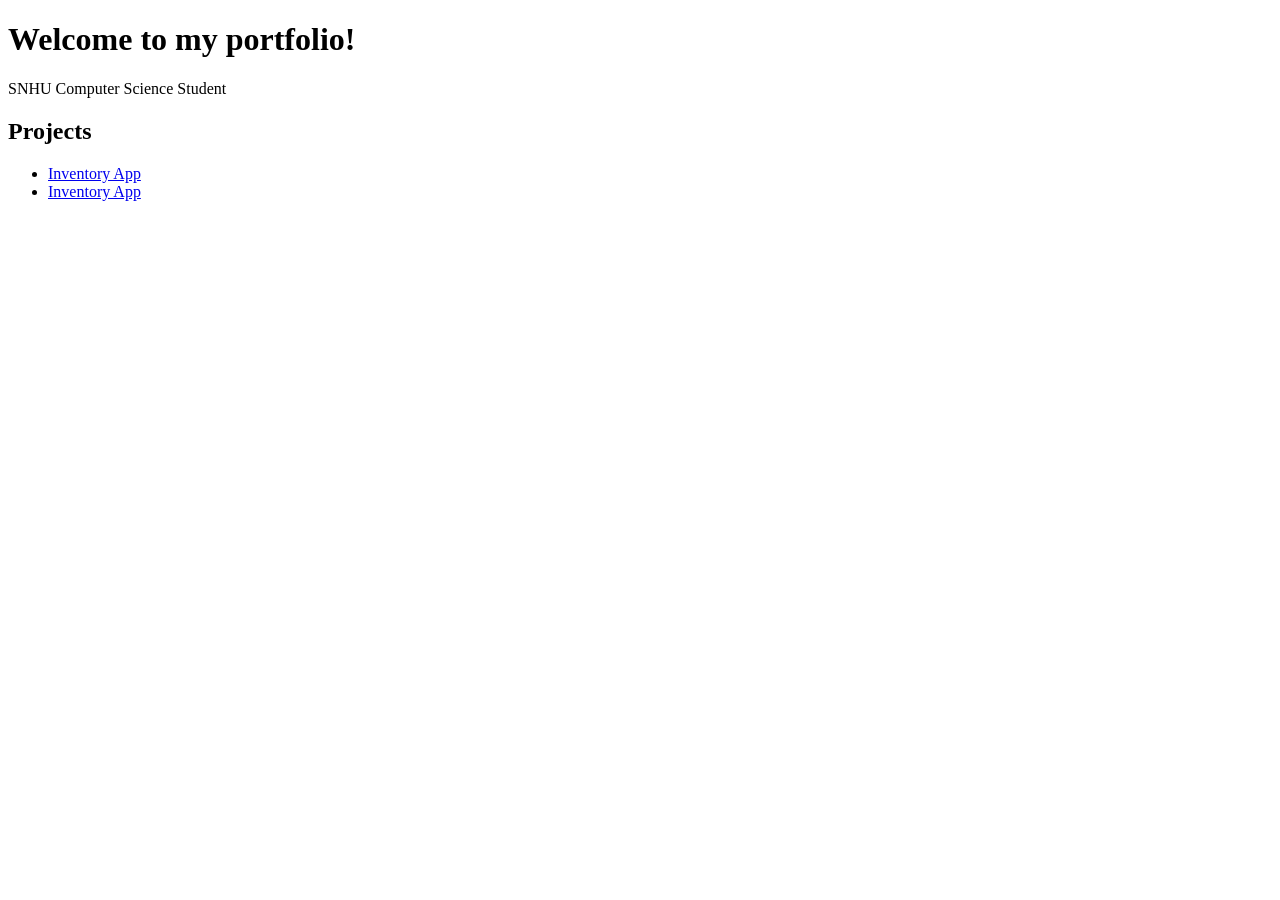
==== index.html @ d3be8852 "Create index.html" ====
<!DOCTYPE html>
<html>
<head>
    <title>Braydon's Portfolio</title>
</head>
<body>
    <h1>Welcome to my portfolio!</h1>
    <p>SNHU Computer Science Student</p>

    <h2>Projects</h2>
    <ul>
        <li><a href="https://github.com/BraydonHammondSNHU/CS-360-InventoryAndroidApplication">Inventory App</a></li>
        <li><a href="https://github.com/BraydonHammondSNHU/CS-360-InventoryAndroidApplication">Inventory App</a></li>
    </ul>
</body>
</html>
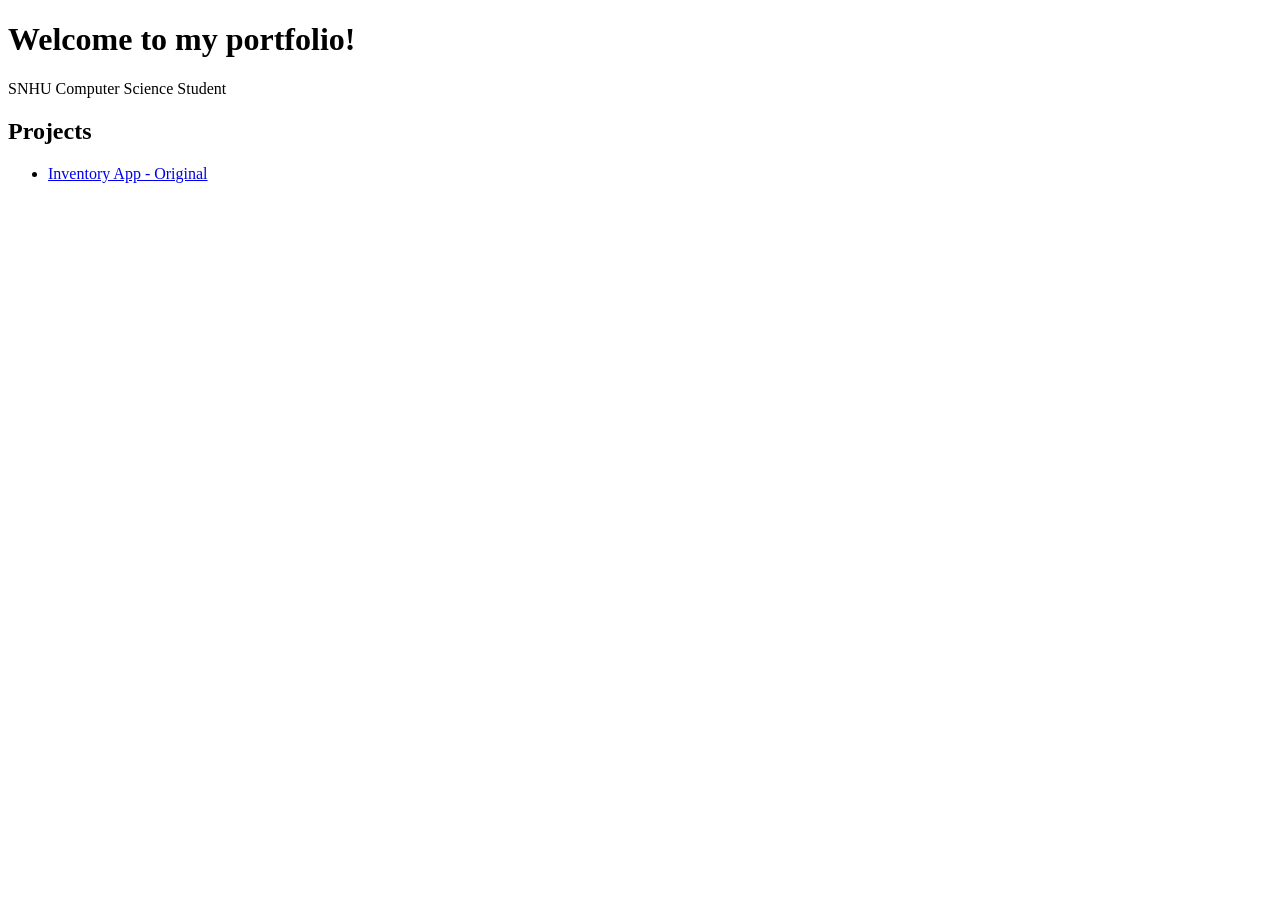
==== commit 8b33b2aa: "Update index.html" ====
--- a/index.html
+++ b/index.html
@@ -9,8 +9,7 @@
 
     <h2>Projects</h2>
     <ul>
-        <li><a href="https://github.com/BraydonHammondSNHU/CS-360-InventoryAndroidApplication">Inventory App</a></li>
-        <li><a href="https://github.com/BraydonHammondSNHU/CS-360-InventoryAndroidApplication">Inventory App</a></li>
+        <li><a href="https://github.com/BraydonHammondSNHU/CS-360-InventoryAndroidApplication">Inventory App - Original</a></li>
     </ul>
 </body>
 </html>
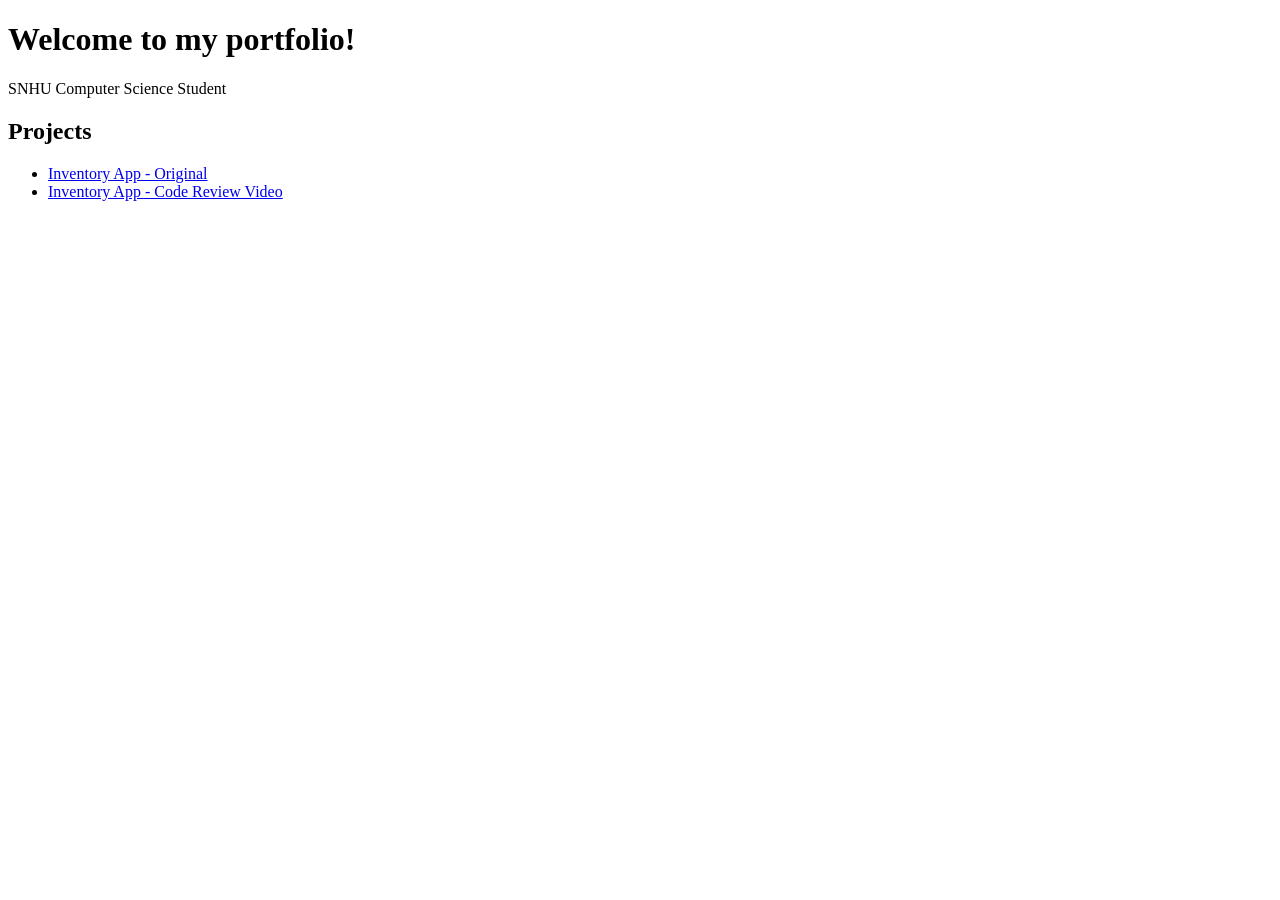
==== commit 7f265205: "Update index.html" ====
--- a/index.html
+++ b/index.html
@@ -10,6 +10,7 @@
     <h2>Projects</h2>
     <ul>
         <li><a href="https://github.com/BraydonHammondSNHU/CS-360-InventoryAndroidApplication">Inventory App - Original</a></li>
+        <li><a href="https://youtu.be/ffxWrWlbICM">Inventory App - Code Review Video</a></li>
     </ul>
 </body>
 </html>
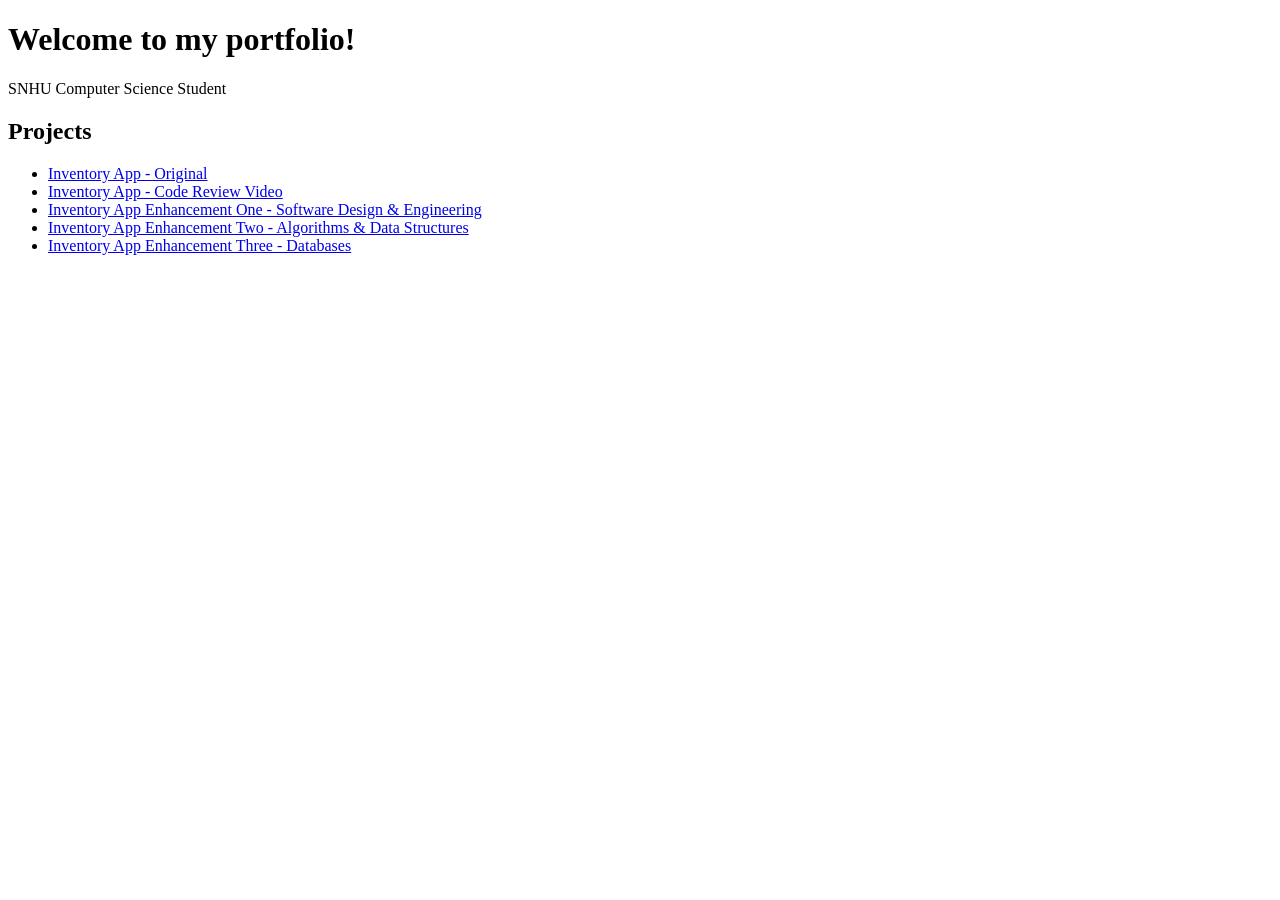
==== commit 2591b4aa: "Update index.html" ====
--- a/index.html
+++ b/index.html
@@ -11,6 +11,9 @@
     <ul>
         <li><a href="https://github.com/BraydonHammondSNHU/CS-360-InventoryAndroidApplication">Inventory App - Original</a></li>
         <li><a href="https://youtu.be/ffxWrWlbICM">Inventory App - Code Review Video</a></li>
+        <li><a href="https://github.com/BraydonHammondSNHU/InventoryAppEnhancementOne">Inventory App Enhancement One - Software Design & Engineering</a></li>
+        <li><a href="https://github.com/BraydonHammondSNHU/InventoryAppEnhancementTwo">Inventory App Enhancement Two - Algorithms & Data Structures</a></li>
+        <li><a href="https://github.com/BraydonHammondSNHU/InventoryAppEnhancementThree">Inventory App Enhancement Three - Databases</a></li>
     </ul>
 </body>
 </html>
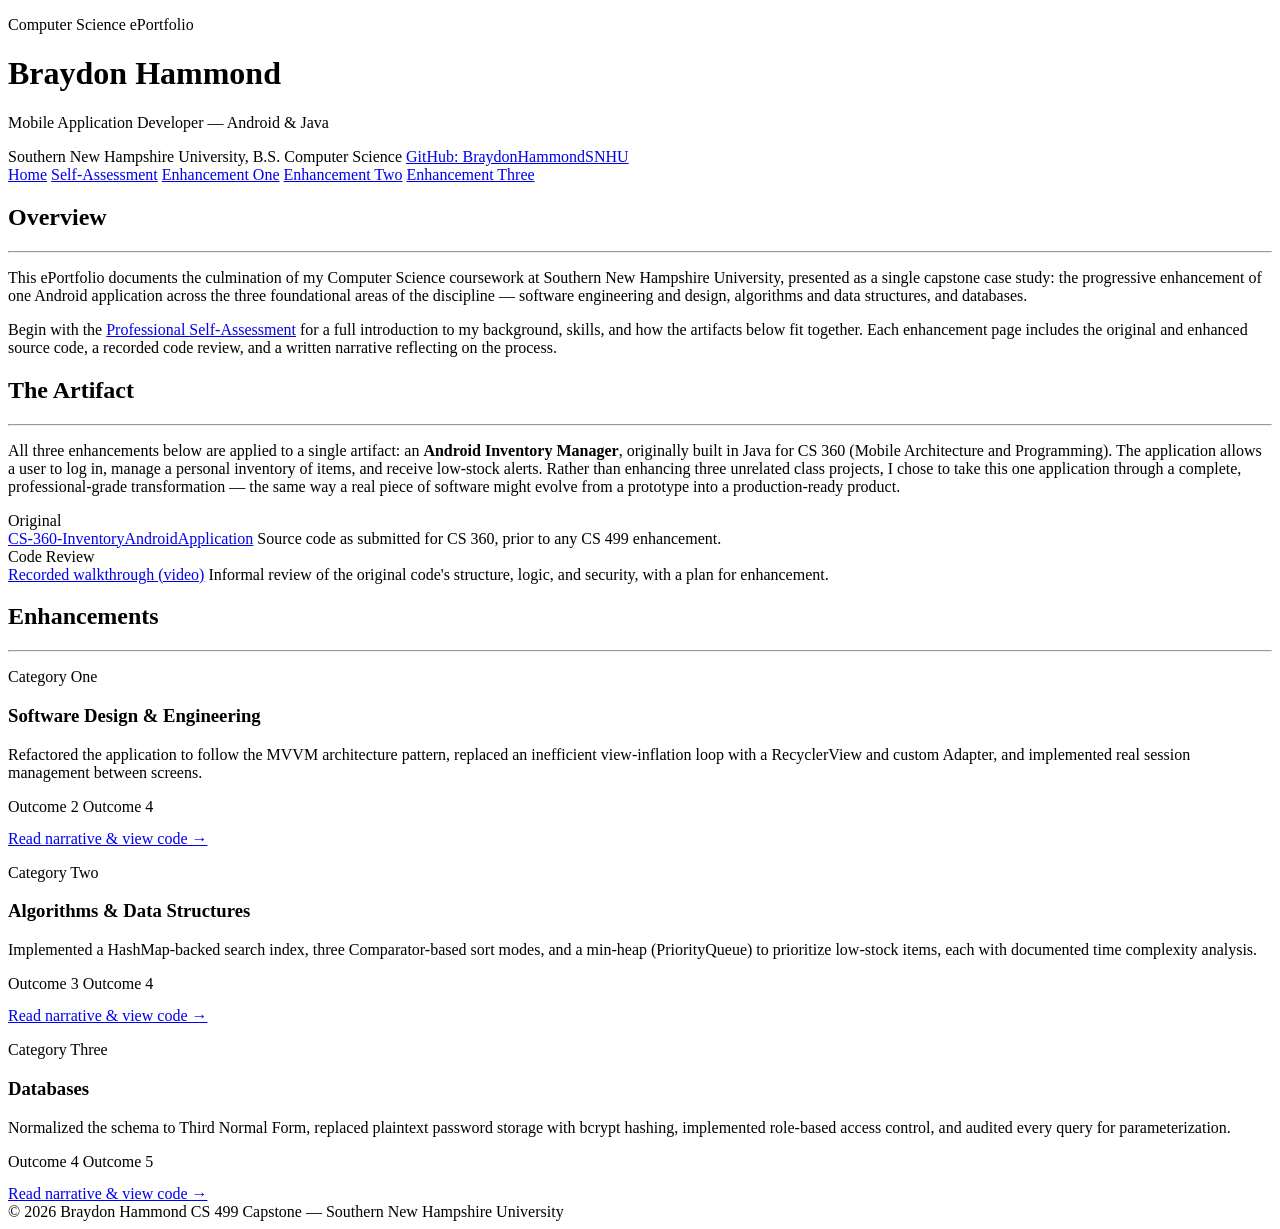
==== commit 058a690e: "Update index.html" ====
--- a/index.html
+++ b/index.html
@@ -1,19 +1,153 @@
 <!DOCTYPE html>
-<html>
+<html lang="en">
 <head>
-    <title>Braydon's Portfolio</title>
+  <meta charset="UTF-8">
+  <meta name="viewport" content="width=device-width, initial-scale=1.0">
+  <title>Braydon Hammond — Computer Science ePortfolio</title>
+  <meta name="description" content="CS 499 Capstone ePortfolio — Braydon Hammond, Southern New Hampshire University. Android mobile development, software engineering, algorithms, and database design.">
+  <link rel="stylesheet" href="style.css">
+  <link rel="preconnect" href="https://fonts.googleapis.com">
+  <link href="https://fonts.googleapis.com/css2?family=Source+Serif+Pro:wght@400;600;700&family=IBM+Plex+Mono:wght@400;500;600&display=swap" rel="stylesheet">
 </head>
 <body>
-    <h1>Welcome to my portfolio!</h1>
-    <p>SNHU Computer Science Student</p>
 
-    <h2>Projects</h2>
-    <ul>
-        <li><a href="https://github.com/BraydonHammondSNHU/CS-360-InventoryAndroidApplication">Inventory App - Original</a></li>
-        <li><a href="https://youtu.be/ffxWrWlbICM">Inventory App - Code Review Video</a></li>
-        <li><a href="https://github.com/BraydonHammondSNHU/InventoryAppEnhancementOne">Inventory App Enhancement One - Software Design & Engineering</a></li>
-        <li><a href="https://github.com/BraydonHammondSNHU/InventoryAppEnhancementTwo">Inventory App Enhancement Two - Algorithms & Data Structures</a></li>
-        <li><a href="https://github.com/BraydonHammondSNHU/InventoryAppEnhancementThree">Inventory App Enhancement Three - Databases</a></li>
-    </ul>
+  <header class="masthead">
+    <div class="masthead-inner">
+      <p class="eyebrow">Computer Science ePortfolio</p>
+      <h1>Braydon Hammond</h1>
+      <p class="subtitle">Mobile Application Developer &mdash; Android &amp; Java</p>
+      <div class="meta-line">
+        <span>Southern New Hampshire University, B.S. Computer Science</span>
+        <a href="https://github.com/BraydonHammondSNHU" target="_blank" rel="noopener">GitHub: BraydonHammondSNHU</a>
+      </div>
+    </div>
+  </header>
+
+  <nav class="site-nav">
+    <div class="nav-inner">
+      <a href="index.html" class="active">Home</a>
+      <a href="self-assessment.html">Self-Assessment</a>
+      <a href="enhancement-one.html">Enhancement One</a>
+      <a href="enhancement-two.html">Enhancement Two</a>
+      <a href="enhancement-three.html">Enhancement Three</a>
+    </div>
+  </nav>
+
+  <main>
+
+    <section>
+      <h2 class="section-title">Overview</h2>
+      <hr class="section-rule">
+      <p>
+        This ePortfolio documents the culmination of my Computer Science coursework at
+        Southern New Hampshire University, presented as a single capstone case study:
+        the progressive enhancement of one Android application across the three
+        foundational areas of the discipline &mdash; software engineering and design,
+        algorithms and data structures, and databases.
+      </p>
+      <p>
+        Begin with the <a href="self-assessment.html">Professional Self-Assessment</a>
+        for a full introduction to my background, skills, and how the artifacts below
+        fit together. Each enhancement page includes the original and enhanced source
+        code, a recorded code review, and a written narrative reflecting on the process.
+      </p>
+    </section>
+
+    <section>
+      <h2 class="section-title">The Artifact</h2>
+      <hr class="section-rule">
+      <p>
+        All three enhancements below are applied to a single artifact: an
+        <strong>Android Inventory Manager</strong>, originally built in Java for
+        CS&nbsp;360 (Mobile Architecture and Programming). The application allows a
+        user to log in, manage a personal inventory of items, and receive low-stock
+        alerts. Rather than enhancing three unrelated class projects, I chose to take
+        this one application through a complete, professional-grade transformation
+        &mdash; the same way a real piece of software might evolve from a prototype
+        into a production-ready product.
+      </p>
+      <div class="spec-list">
+        <div class="spec-row">
+          <div class="label">Original</div>
+          <div class="value">
+            <a href="https://github.com/BraydonHammondSNHU/CS-360-InventoryAndroidApplication" target="_blank" rel="noopener">CS-360-InventoryAndroidApplication</a>
+            <span class="desc">Source code as submitted for CS 360, prior to any CS 499 enhancement.</span>
+          </div>
+        </div>
+        <div class="spec-row">
+          <div class="label">Code Review</div>
+          <div class="value">
+            <a href="https://youtu.be/ffxWrWlbICM" target="_blank" rel="noopener">Recorded walkthrough (video)</a>
+            <span class="desc">Informal review of the original code's structure, logic, and security, with a plan for enhancement.</span>
+          </div>
+        </div>
+      </div>
+    </section>
+
+    <section>
+      <h2 class="section-title">Enhancements</h2>
+      <hr class="section-rule">
+
+      <article class="artifact-card">
+        <p class="cat-number">Category One</p>
+        <h3>Software Design &amp; Engineering</h3>
+        <p>
+          Refactored the application to follow the MVVM architecture pattern,
+          replaced an inefficient view-inflation loop with a RecyclerView and
+          custom Adapter, and implemented real session management between screens.
+        </p>
+        <div class="outcome-tags">
+          <span class="outcome-tag">Outcome 2</span>
+          <span class="outcome-tag">Outcome 4</span>
+        </div>
+        <div class="card-links" style="margin-top:14px;">
+          <a href="enhancement-one.html">Read narrative &amp; view code &rarr;</a>
+        </div>
+      </article>
+
+      <article class="artifact-card">
+        <p class="cat-number">Category Two</p>
+        <h3>Algorithms &amp; Data Structures</h3>
+        <p>
+          Implemented a HashMap-backed search index, three Comparator-based sort
+          modes, and a min-heap (PriorityQueue) to prioritize low-stock items,
+          each with documented time complexity analysis.
+        </p>
+        <div class="outcome-tags">
+          <span class="outcome-tag">Outcome 3</span>
+          <span class="outcome-tag">Outcome 4</span>
+        </div>
+        <div class="card-links" style="margin-top:14px;">
+          <a href="enhancement-two.html">Read narrative &amp; view code &rarr;</a>
+        </div>
+      </article>
+
+      <article class="artifact-card">
+        <p class="cat-number">Category Three</p>
+        <h3>Databases</h3>
+        <p>
+          Normalized the schema to Third Normal Form, replaced plaintext password
+          storage with bcrypt hashing, implemented role-based access control, and
+          audited every query for parameterization.
+        </p>
+        <div class="outcome-tags">
+          <span class="outcome-tag">Outcome 4</span>
+          <span class="outcome-tag">Outcome 5</span>
+        </div>
+        <div class="card-links" style="margin-top:14px;">
+          <a href="enhancement-three.html">Read narrative &amp; view code &rarr;</a>
+        </div>
+      </article>
+    </section>
+
+  </main>
+
+  <footer>
+    <div class="footer-inner">
+      <span>&copy; 2026 Braydon Hammond</span>
+      <span>CS 499 Capstone &mdash; Southern New Hampshire University</span>
+    </div>
+  </footer>
+
 </body>
 </html>
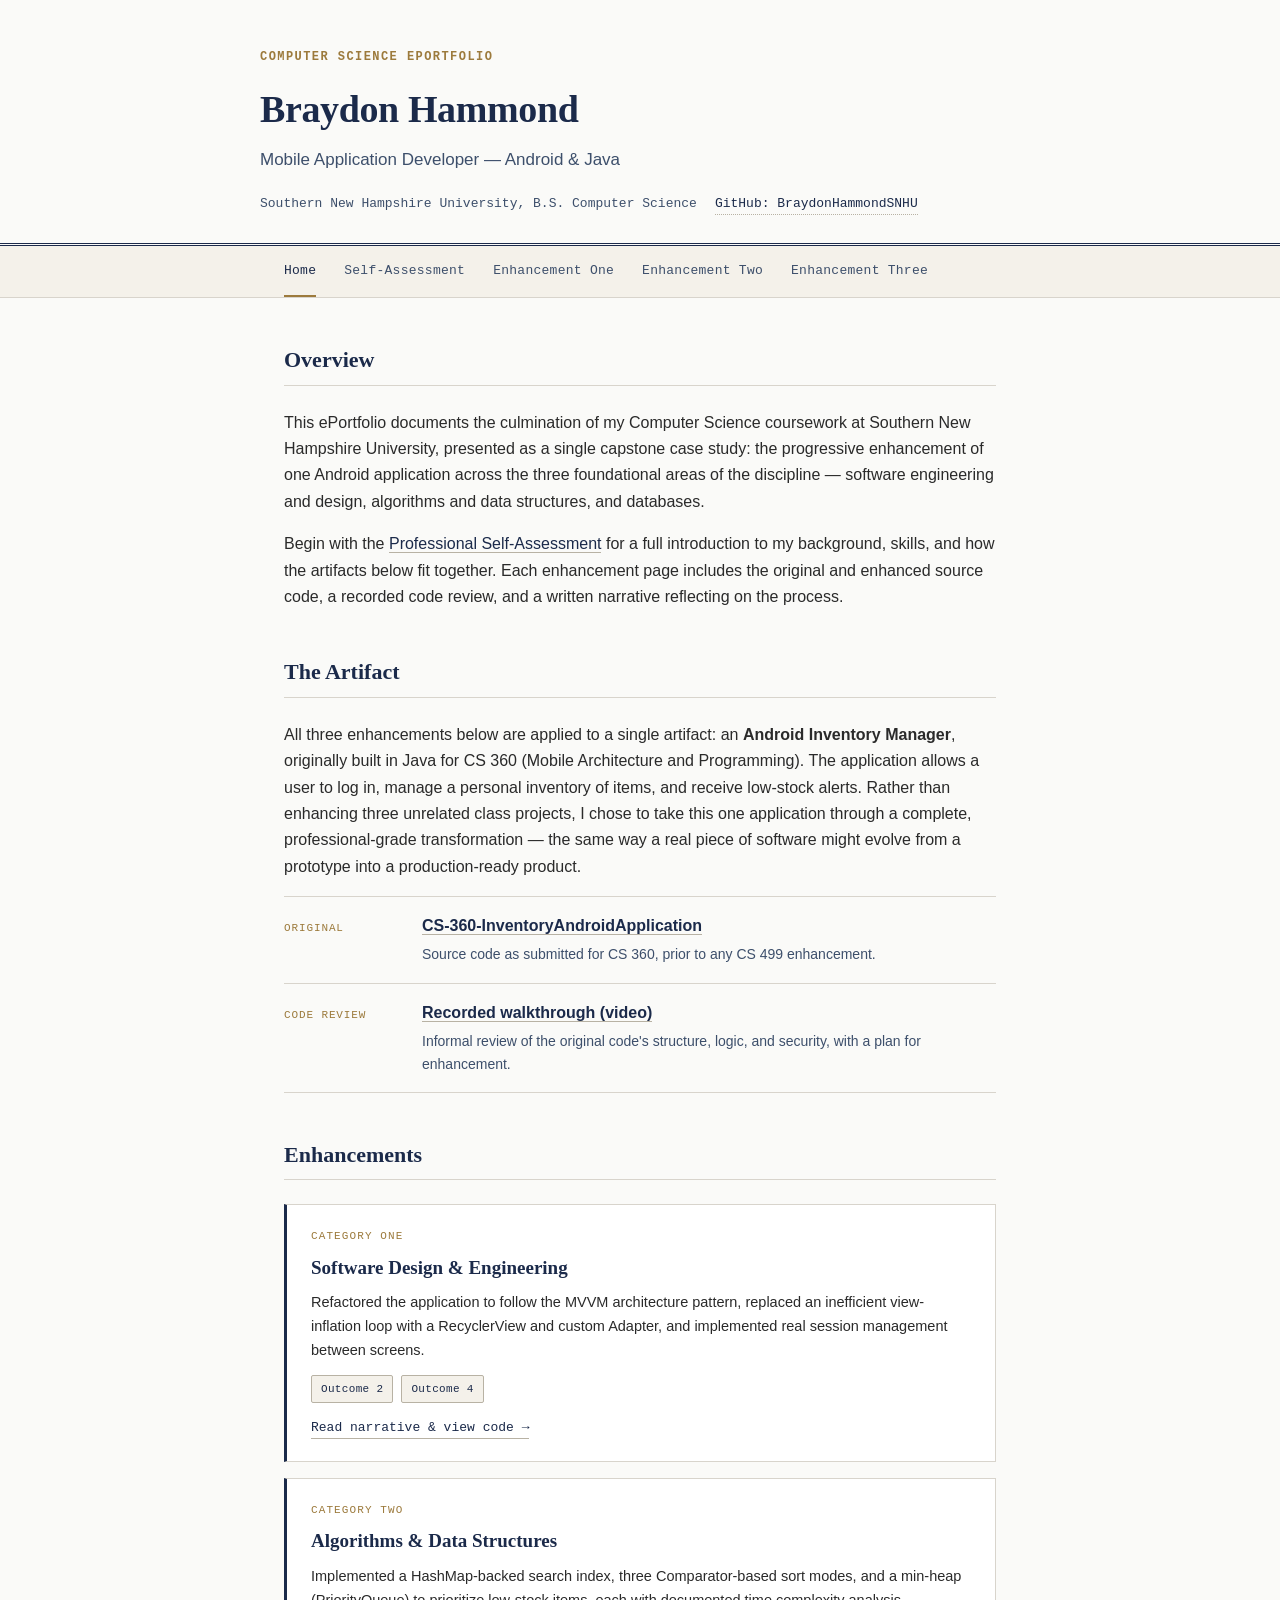
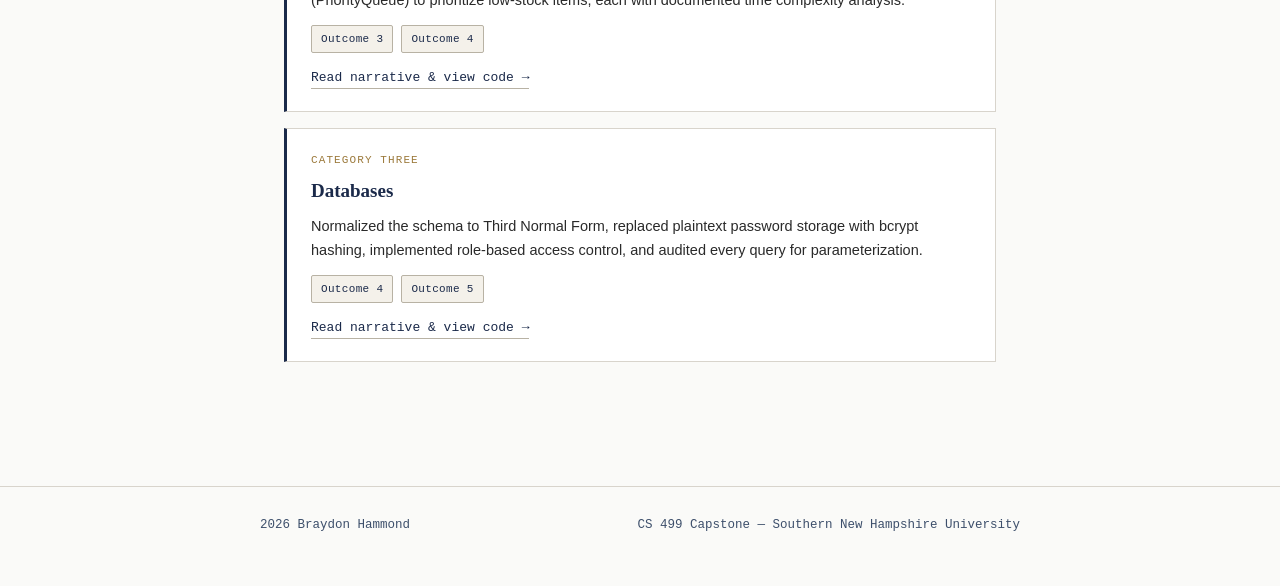
==== commit 19492d80: "Update index.html" ====
--- a/index.html
+++ b/index.html
@@ -144,7 +144,7 @@
 
   <footer>
     <div class="footer-inner">
-      <span>&copy; 2026 Braydon Hammond</span>
+      <span>2026 Braydon Hammond</span>
       <span>CS 499 Capstone &mdash; Southern New Hampshire University</span>
     </div>
   </footer>
--- a/style.css
+++ b/style.css
@@ -0,0 +1,331 @@
+/* ===========================================================
+   Braydon Hammond — ePortfolio Stylesheet
+   =========================================================== */
+
+:root {
+  --navy: #1B2A4A;
+  --slate: #3D4F6B;
+  --paper: #FAFAF8;
+  --gold: #9C7A3C;
+  --charcoal: #2A2A2A;
+  --hairline: #D8D4CC;
+  --hairline-strong: #B8B2A4;
+
+  --serif: "Source Serif Pro", "Georgia", "Iowan Old Style", serif;
+  --sans: -apple-system, "Inter", "Segoe UI", Helvetica, Arial, sans-serif;
+  --mono: "IBM Plex Mono", "SF Mono", Consolas, monospace;
+
+  --max-width: 760px;
+}
+
+* {
+  box-sizing: border-box;
+}
+
+html {
+  scroll-behavior: smooth;
+}
+
+body {
+  margin: 0;
+  background: var(--paper);
+  color: var(--charcoal);
+  font-family: var(--sans);
+  font-size: 16px;
+  line-height: 1.65;
+  -webkit-font-smoothing: antialiased;
+}
+
+a {
+  color: var(--navy);
+  text-decoration: none;
+  border-bottom: 1px solid var(--hairline-strong);
+  transition: border-color 0.15s ease, color 0.15s ease;
+}
+
+a:hover,
+a:focus {
+  color: var(--gold);
+  border-bottom-color: var(--gold);
+}
+
+a:focus-visible {
+  outline: 2px solid var(--gold);
+  outline-offset: 2px;
+  border-radius: 1px;
+}
+
+/* ── Header / masthead ─────────────────────────────────────── */
+
+.masthead {
+  border-bottom: 3px double var(--navy);
+  padding: 48px 24px 28px;
+  background: var(--paper);
+}
+
+.masthead-inner {
+  max-width: var(--max-width);
+  margin: 0 auto;
+}
+
+.eyebrow {
+  font-family: var(--mono);
+  font-size: 12px;
+  letter-spacing: 0.12em;
+  text-transform: uppercase;
+  color: var(--gold);
+  margin: 0 0 10px;
+  font-weight: 600;
+}
+
+.masthead h1 {
+  font-family: var(--serif);
+  font-size: 38px;
+  font-weight: 600;
+  color: var(--navy);
+  margin: 0 0 6px;
+  letter-spacing: -0.01em;
+}
+
+.masthead .subtitle {
+  font-size: 17px;
+  color: var(--slate);
+  margin: 0 0 18px;
+}
+
+.masthead .meta-line {
+  font-family: var(--mono);
+  font-size: 13px;
+  color: var(--slate);
+  display: flex;
+  flex-wrap: wrap;
+  gap: 18px;
+}
+
+.masthead .meta-line a {
+  border-bottom: 1px dotted var(--hairline-strong);
+}
+
+/* ── Nav ────────────────────────────────────────────────────── */
+
+nav.site-nav {
+  border-bottom: 1px solid var(--hairline);
+  background: #F4F1EA;
+}
+
+nav.site-nav .nav-inner {
+  max-width: var(--max-width);
+  margin: 0 auto;
+  display: flex;
+  gap: 28px;
+  padding: 0 24px;
+  flex-wrap: wrap;
+}
+
+nav.site-nav a {
+  display: inline-block;
+  padding: 14px 0;
+  font-family: var(--mono);
+  font-size: 13px;
+  letter-spacing: 0.02em;
+  color: var(--slate);
+  border-bottom: 2px solid transparent;
+}
+
+nav.site-nav a:hover,
+nav.site-nav a.active {
+  color: var(--navy);
+  border-bottom-color: var(--gold);
+}
+
+/* ── Main content ───────────────────────────────────────────── */
+
+main {
+  max-width: var(--max-width);
+  margin: 0 auto;
+  padding: 44px 24px 80px;
+}
+
+section {
+  margin-bottom: 44px;
+}
+
+h2.section-title {
+  font-family: var(--serif);
+  font-size: 22px;
+  color: var(--navy);
+  margin: 0 0 6px;
+  font-weight: 600;
+}
+
+.section-rule {
+  border: none;
+  border-top: 1px solid var(--hairline);
+  margin: 0 0 24px;
+}
+
+p {
+  margin: 0 0 16px;
+}
+
+/* ── Spec / record list (artifact links, structured rows) ───── */
+
+.spec-list {
+  border-top: 1px solid var(--hairline);
+}
+
+.spec-row {
+  display: grid;
+  grid-template-columns: 120px 1fr;
+  gap: 18px;
+  padding: 16px 0;
+  border-bottom: 1px solid var(--hairline);
+  align-items: baseline;
+}
+
+.spec-row .label {
+  font-family: var(--mono);
+  font-size: 11px;
+  letter-spacing: 0.08em;
+  text-transform: uppercase;
+  color: var(--gold);
+  padding-top: 2px;
+}
+
+.spec-row .value a {
+  font-weight: 600;
+  font-size: 16px;
+}
+
+.spec-row .value .desc {
+  display: block;
+  font-size: 14px;
+  color: var(--slate);
+  margin-top: 4px;
+  border: none;
+}
+
+/* ── Outcome tags ───────────────────────────────────────────── */
+
+.outcome-tags {
+  display: flex;
+  flex-wrap: wrap;
+  gap: 8px;
+  margin: 10px 0 0;
+}
+
+.outcome-tag {
+  font-family: var(--mono);
+  font-size: 11px;
+  letter-spacing: 0.03em;
+  color: var(--navy);
+  border: 1px solid var(--hairline-strong);
+  background: #F4F1EA;
+  padding: 4px 9px;
+  border-radius: 2px;
+  white-space: nowrap;
+}
+
+/* ── Artifact cards (home page grid of 3 enhancements) ───────── */
+
+.artifact-card {
+  border: 1px solid var(--hairline);
+  border-left: 3px solid var(--navy);
+  padding: 22px 24px;
+  margin-bottom: 16px;
+  background: #fff;
+}
+
+.artifact-card .cat-number {
+  font-family: var(--mono);
+  font-size: 11px;
+  letter-spacing: 0.1em;
+  color: var(--gold);
+  text-transform: uppercase;
+  margin: 0 0 6px;
+}
+
+.artifact-card h3 {
+  font-family: var(--serif);
+  font-size: 19px;
+  margin: 0 0 8px;
+  color: var(--navy);
+}
+
+.artifact-card p {
+  font-size: 14.5px;
+  color: var(--charcoal);
+  margin-bottom: 12px;
+}
+
+.artifact-card .card-links {
+  display: flex;
+  gap: 20px;
+  font-family: var(--mono);
+  font-size: 13px;
+}
+
+/* ── Footer ─────────────────────────────────────────────────── */
+
+footer {
+  border-top: 1px solid var(--hairline);
+  padding: 28px 24px 50px;
+}
+
+footer .footer-inner {
+  max-width: var(--max-width);
+  margin: 0 auto;
+  font-family: var(--mono);
+  font-size: 12.5px;
+  color: var(--slate);
+  display: flex;
+  justify-content: space-between;
+  flex-wrap: wrap;
+  gap: 10px;
+}
+
+/* ── Self-assessment specific ─────────────────────────────────*/
+
+.essay p {
+  font-size: 16px;
+  line-height: 1.75;
+}
+
+.essay h2.section-title {
+  margin-top: 36px;
+}
+
+blockquote.pull {
+  font-family: var(--serif);
+  font-style: italic;
+  font-size: 19px;
+  color: var(--navy);
+  border-left: 3px solid var(--gold);
+  padding-left: 20px;
+  margin: 28px 0;
+}
+
+/* ── Back link ──────────────────────────────────────────────── */
+
+.back-link {
+  display: inline-block;
+  font-family: var(--mono);
+  font-size: 13px;
+  margin-bottom: 28px;
+  color: var(--slate);
+  border-bottom: 1px dotted var(--hairline-strong);
+}
+
+/* ── Responsive ─────────────────────────────────────────────── */
+
+@media (max-width: 600px) {
+  .masthead h1 { font-size: 30px; }
+  .spec-row { grid-template-columns: 1fr; gap: 4px; }
+  nav.site-nav .nav-inner { gap: 16px; }
+  main { padding: 32px 18px 60px; }
+}
+
+@media (prefers-reduced-motion: reduce) {
+  html { scroll-behavior: auto; }
+  * { transition: none !important; }
+}
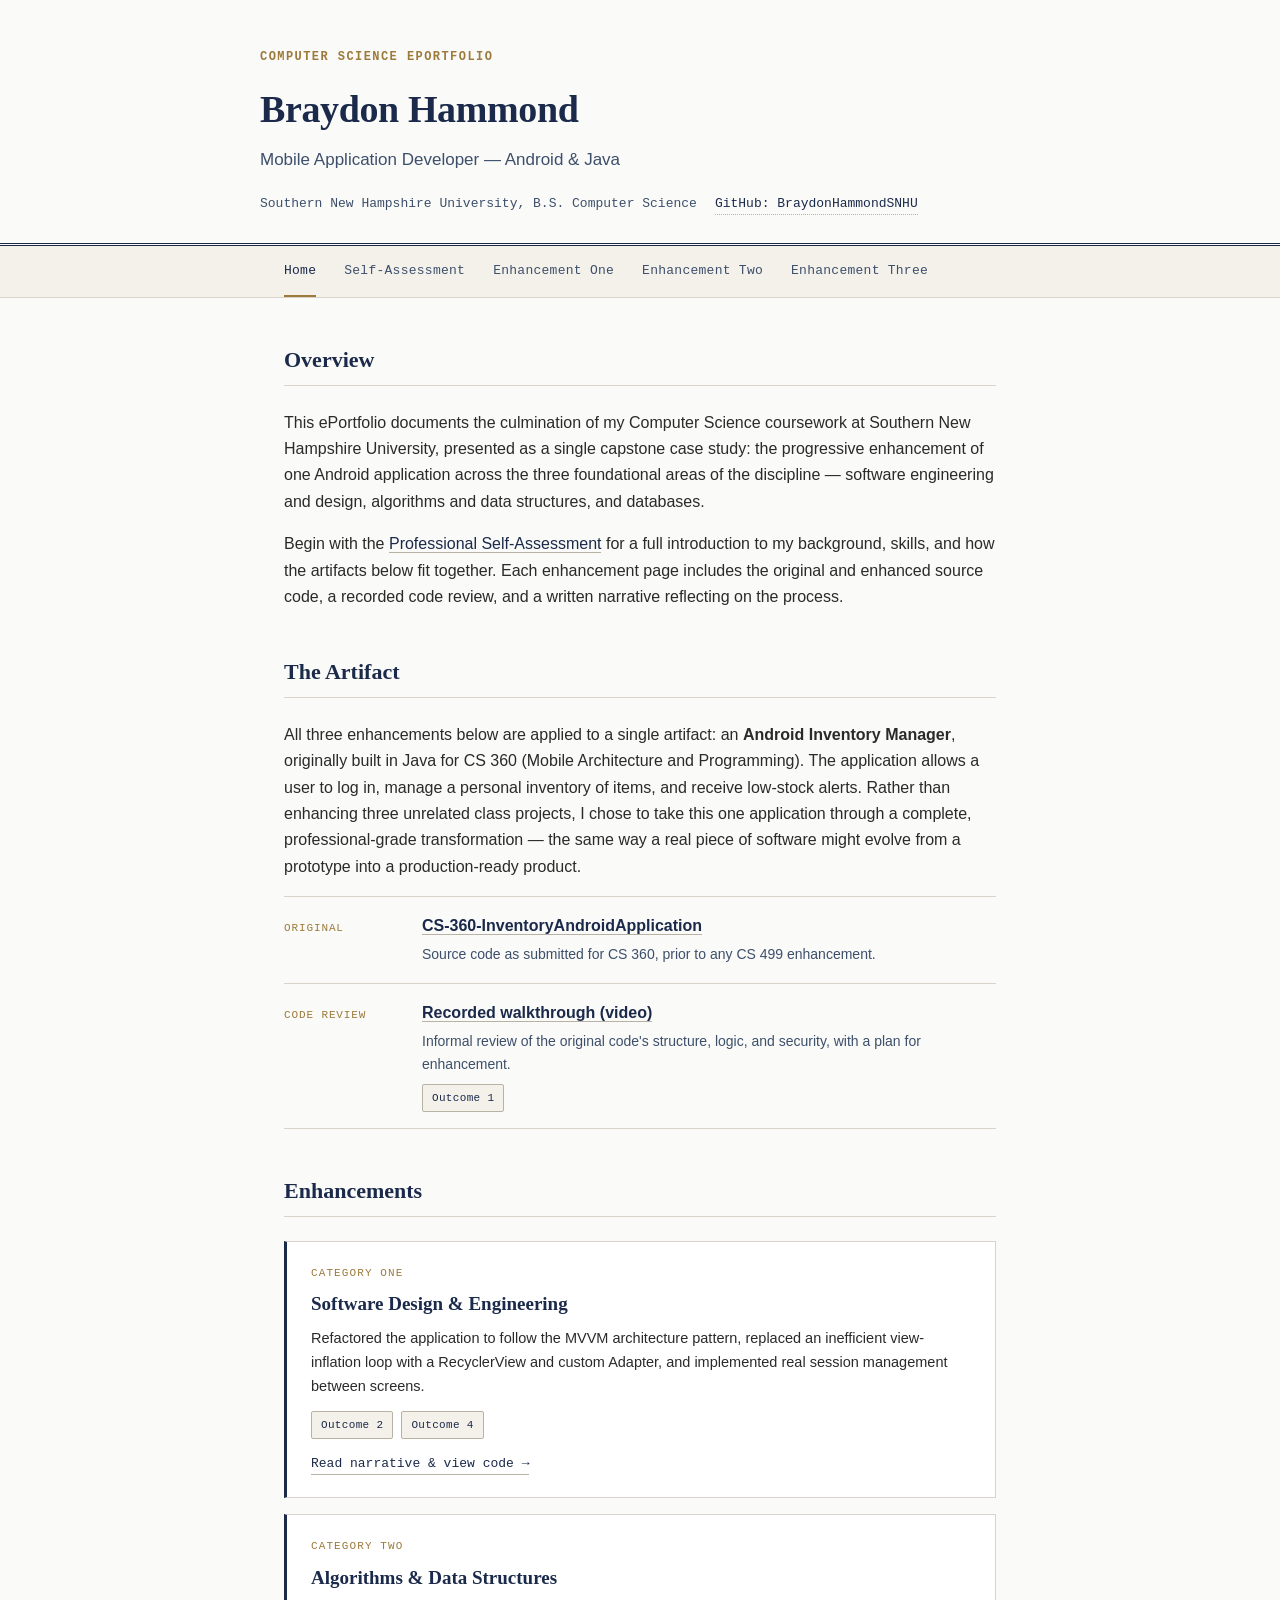
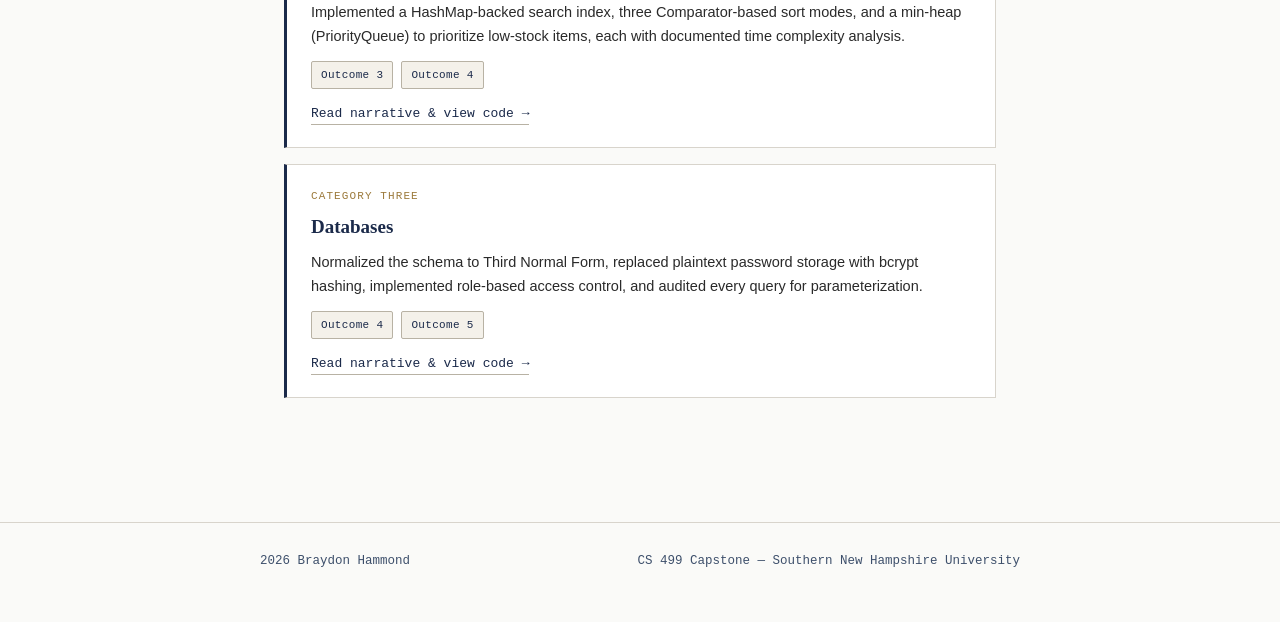
==== commit 7977c293: "Update index.html" ====
--- a/index.html
+++ b/index.html
@@ -79,6 +79,9 @@
           <div class="value">
             <a href="https://youtu.be/ffxWrWlbICM" target="_blank" rel="noopener">Recorded walkthrough (video)</a>
             <span class="desc">Informal review of the original code's structure, logic, and security, with a plan for enhancement.</span>
+            <div class="outcome-tags" style="margin-top:8px;">
+              <span class="outcome-tag">Outcome 1</span>
+            </div>
           </div>
         </div>
       </div>
